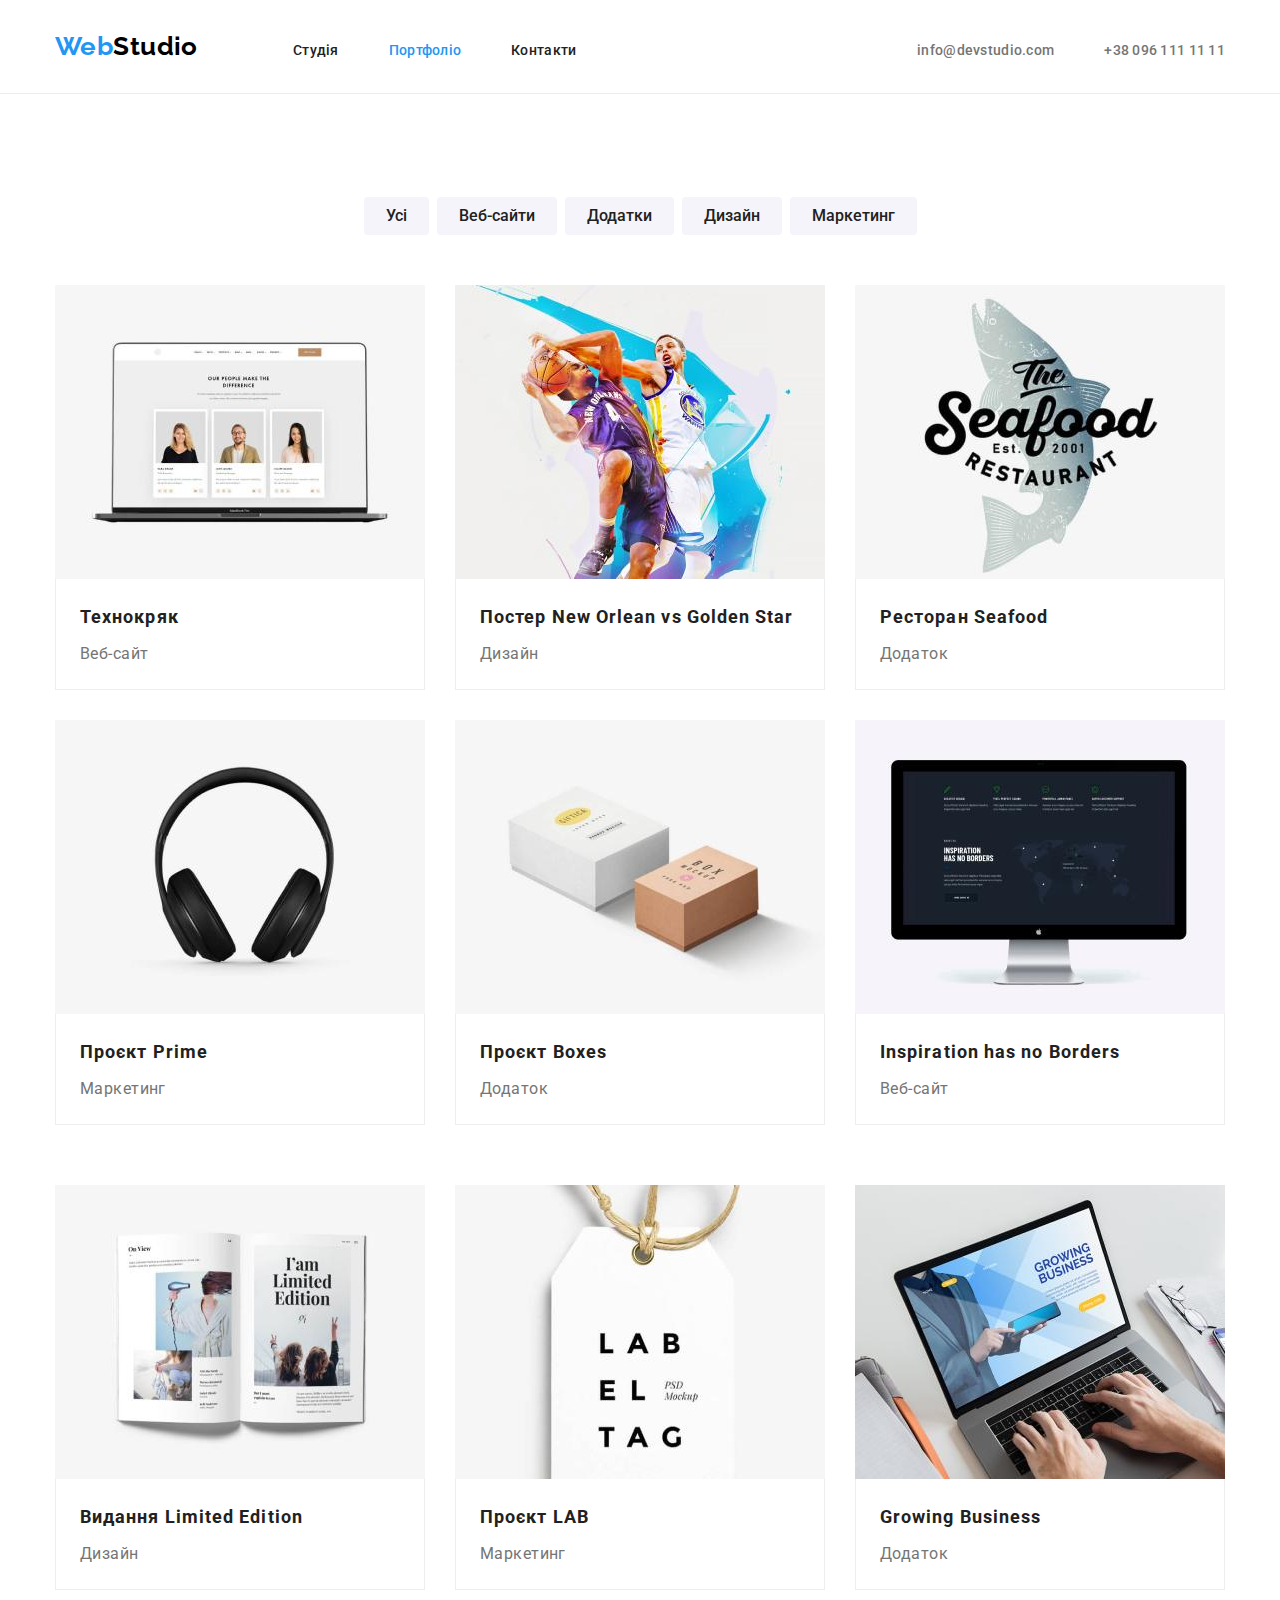
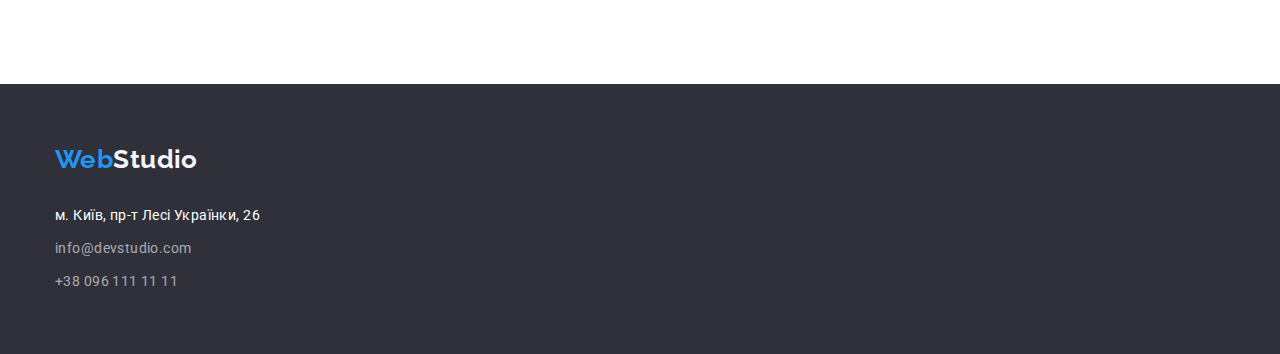
==== portfolio.html @ 17d42bc3 "копіювання" ====
<!DOCTYPE html>
<html lang="uk">
    <head>
    <meta charset="UTF-8">
    <meta http-equiv="X-UA-Compatible" content="IE=edge">
    <meta name="viewport" content="width=device-width, initial-scale=1.0">
    <title>portfolio</title>
    <link rel="preconnect" href="https://fonts.googleapis.com">
    <link rel="preconnect" href="https://fonts.gstatic.com" crossorigin>
    <link href="https://fonts.googleapis.com/css2?family=Raleway:wght@700&family=Roboto:wght@400;500;700;900&display=swap" rel="stylesheet">
    <link rel="stylesheet" href="https://cdnjs.cloudflare.com/ajax/libs/modern-normalize/1.1.0/modern-normalize.min.css">
    <link rel="stylesheet" href="./css/styles.css">
    </head>
<body>
        <header class="header">
        <div class="container">
        <nav class="nav">
            <a class="logo link" href="./index.html"><span class="logo-web">Web</span>Studio</a>
            <ul class="list">
                <li class="item"><a class="link" href="./index.html">Студія</a></li>
                <li class="item"><a class="link inline" href="./portfolio.html">Портфоліо</a></li>
                <li class="item"><a class="link" href="#">Контакти</a></li>
            </ul>
         </nav>
            <ul class="contacts list">
            <li class="item"><a class="link" href="info@devstudio.com">info@devstudio.com</a></li>
            <li class="item"><a class="link" href="+380961111111">+38 096 111 11 11</a></li>
            </ul>    
    </div>
        </header>
        <main>
        <section class="portfolio">
            <!--Портфоліо-->
            <div class="container">
                <h1 class="internals">Контент Портфоліо</h1>
                <!--Кнопки галереї-->
                <ul class="list">
                    <li class="item"><button class="button-galerry" type="button">Усі</button></li>
                    <li class="item"><button class="button-galerry" type="button">Веб-сайти</button></li>
                    <li class="item"><button class="button-galerry" type="button">Додатки</button></li>
                    <li class="item"><button class="button-galerry" type="button">Дизайн</button></li>
                    <li class="item"><button class="button-galerry" type="button">Маркетинг</button></li>
                </ul >    
                <!--Галерея-->
                <ul class="list">
                    <li class="galerry-card">
                        <a class="link" href="">
                        <img src="./images/file8.jpg" alt="сторінка Веб-сайту" width="370">
                        <div class="info">
                        <h2 class="title">Технокряк</h2>
                        <p>Веб-сайт</p>
                        </div>
                        </a>
                    </li>
                    <li class="galerry-card">
                        <a class="link" href="">
                        <img src="./images/file9.jpg" alt="два боскетболіста" width="370">
                        <div class="info">
                        <h2 class="title">Постер New Orlean vs Golden Star</h2>
                        <p>Дизайн</p>
                        </div>
                        </a>
                    </li>
                    <li class="galerry-card">
                        <a class="link" href="">
                        <img src="./images/file10.jpg" alt="логотип ресторану" width="370">
                        <div class="info">
                        <h2 class="title">Ресторан Seafood</h2>
                        <p>Додаток</p>
                        </div>
                        </a>
                    </li>
                    <li class="galerry-card">
                        <a class="link galerry-card" href="">
                        <img src="./images/file11.jpg" alt="навушники" width="370">
                        <div class="info">
                        <h2 class="title">Проєкт Prime</h2>
                        <p>Маркетинг</p>
                        </div>
                        </a>
                    </li>
                    <li class="galerry-card">
                        <a class="link" href="">
                        <img src="./images/file12.jpg" alt="дві коробки" width="370">
                        <div class="info">
                        <h2 class="title">Проєкт Boxes</h2>
                        <p>Додаток</p>
                        </div>
                        </a>
                    </li>
                    <li class="galerry-card">
                        <a class="link" href="">
                        <img src="./images/file13.jpg" alt="монітор" width="370">
                        <div class="info">
                        <h2 class="title">Inspiration has no Borders</h2>
                        <p>Веб-сайт</p>
                        </div>
                        </a>
                    </li>
                    <li class="galerry-card">
                        <a class="link" href="">
                        <img src="./images/file14.jpg" alt="журнал" width="370">
                        <div class="info">
                        <h2 class="title">Видання Limited Edition</h2>
                        <p>Дизайн</p>
                        </div>
                        </a>
                     </li>
                    <li class="galerry-card">
                        <a class="link" href="">
                        <img src="./images/file15.jpg" alt="бірка" width="370">
                        <div class="info">
                        <h2 class="title">Проєкт LAB</h2>
                        <p>Маркетинг</p>
                        </div>
                        
                        </a>
                    </li>
                    <li class="galerry-card">
                        <a class="link" href="">
                        <img src="./images/file16.jpg" alt="людина працює за ноутбуком" width="370">
                        <div class="info">
                        <h2 class="title">Growing Business</h2>
                        <p>Додаток</p>
                        </div>
                        </a>
                    </li>
                </ul>   
            </div>       
        </section>
        </main>
        <footer class="footer">
            <div class="container">
                 <a class="logo link" href="./index.html"><span class="logo-web">Web</span>Studio</a>
                    <address class="address">
                        <ul class="list">
                            <li class="item"><a class="link maps" href="https://www.google.com/maps/d/embed?mid=10uSM3H-mIU3GznYo2szRIEphczw&hl=en_US&ehbc=2E312F" width="640" height="480"">м. Київ, пр-т Лесі Українки, 26</a></li>
                            <li class="item"><a class="link contact" href="info@devstudio.com">info@devstudio.com</a></li>
                            <li class="item"><a class="link contact" href="+380961111111">+38 096 111 11 11</a></li>
                         </ul>
                    </address>
            </div>
        </footer>
    
</body>
</html>
---- css/styles.css ----
:root {  
    --primary-text-color: #757575;
    --primary-bg-color: #ffffff;
    --secondary-bg-color: #f5f4fa;
    --footer-hero-bg-color: #2f303a;
    --titel-link-color: #212121;
    --secondary-link-color: #757575;
    --accent-color: #2196f3;
    --logo-up-color: #000000;
    --logo-down-color: #ffffff;
    --address-color: #ffffff;
    --address-secondary-color: rgba(255, 255, 255, 0.6);
    }
    
    h1,
    h2,
    h3,
    h4,
    h5,
    h6,
    p {
    margin: 0;
    }
    
    ul{
    list-style: none;
    margin: 0;
    padding: 0;
    }
    
    body{
    color: var(--primary-text-color);
    background-color: var(--primery-bg-color);
    font-family: 'Roboto', sans-serif;
    font-size: 14px;
    line-height: 1.71;
    letter-spacing: 0.03em;
    }
    
    .list {
    list-style: none;
    padding: 0;
    margin: 0;
    }
    
    .link {
    text-decoration: none;
    }
    
    .title {
    color: var(--titel-link-color);
    font-size: 36px;
    line-height: 1.17;
    text-align: center;
    }
    
    .internals {
    display: none;
    }
    
    /*page header*/
    .container {
    margin-right: auto;
    margin-left: auto;
    width: 1200px;
    padding-left: 15px;
    padding-right: 15px;
    
    
    }
    
    
    /*Шапка сайту*/
    .header{
     border-bottom: 1px solid #ececec;
    }
     
    .header > .container{
        display: flex;
        justify-content: space-between;
    
    }
    
    .nav {
        display: flex;
        justify-content: space-between;
        align-items: center;
    }
    
    .nav > .list{
        display: flex;
        padding: 0px;
    }
    
    /*Логотип*/
    .logo { 
    margin-right: 93px;    
    
    color: var(--logo-up-color);
    
    font-family: 'Raleway', sans-serif;
    font-weight: 700;
    font-size: 26px;
    line-height: 1.19;
    width: 145px;
    height: 31px;
    
    }
    
    .logo-web {
       color: var(--accent-color); 
    }
    
    .footer.logo.link {
        color: var(--logo-down-color);
    }
    
    
    /*Navigathion*/
    
    .nav > .list .link {
    display: block;  
    padding-top: 32px;
    padding-bottom: 32px;
    
    color: var(--titel-link-color);
    font-weight: 500;
    font-size: 14px;
    line-height: 1.4;
    letter-spacing: 0.02em;
    }
    
    .nav > .list > .item:not(:last-child){
        margin-right: 50px;
    }
    
    .contacts.list{
        display: flex;
        align-items: center;
    
    }
    
    .contacts > .item:not(:last-child){
    margin-right: 50px;
    margin-left: 0px;
    } 
    
    .nav > .list .link:hover,
    .nav > .list .link:focus {
    color: var(--accent-color);
    }
    
    .nav > .list .link.inline {
    color: var(--accent-color);
    }
    
    /*contacts*/
    
    .contacts .link {
    display: block;
    padding-top: 32px;
    padding-bottom: 32px;
    
    color: var(--secondary-link-color);    
    font-weight: 500;
    font-size: 14px;
    line-height: 1.14;
    letter-spacing: 0.02em;
    }
    
    .contacts .link:hover,
    .contacts .link:focus {
    color: var(--accent-color);
    }
    
    /*Hero*/
    
    .hero {
    padding-top:  200px;
    padding-bottom: 200px; 
    margin-left:  auto;
    margin-right: auto;
    max-width: 1600px;
    
    background-color: var(--footer-hero-bg-color);
    
    }
    
    .hero > .container{
        display: flex;
        align-items: center;
        flex-direction: column;
        justify-content: center;
    }
    
    h1{
        width: 696px;
    }

    .hero-title {
    margin-top: 0;
    margin-bottom: 33px;
    
    color: var(--address-color);
    
    font-weight: 900;
    font-size: 44px;
    line-height: 1.36;
    text-align: center;
    letter-spacing: 0.06em;
    text-transform: uppercase;
    
    
    
    }
    
    .button {
    border-radius: 4px;
    padding: 10px 32px;
    border: none;
    
    color:var(--primary-bg-color);
    background-color: var(--accent-color);
    
    font-weight: 700;
    font-size: 16px;
    line-height: 1.88;
    
    
    
    }
    
    .button {
    cursor: pointer;
    }
    
    /*Наші переваги*/
    .h3 .title{
        margin-bottom: 10px;
    }
    
    .advantage{
        padding-top: 94px;
        padding-bottom: 94px;
    }
    
    .advantage > .container > .list{
        display: flex;
    
    }
    
    .advantage .title {
        margin-top: 0;
        margin-bottom: 10px;
        
        font-size: 14px;
        line-height: 1.14;
        text-transform: uppercase;
        text-align: start;
    }
    
    .advantage .item:not(:last-child){
        margin-right: 30px;
    }
    
    .advantage .item{
        width: 270px;
    }
    
    /*Чим займаємося*/ 
    
    .activity {
        padding-bottom: 94px;
        
    }
    .activity .title {
        margin-top: 0;
        margin-bottom: 50px;
    }
    
    .activity  .list {
        display: flex;
        justify-content: center;
    }
    
    .activity .list > .item:not(:last-child) {
        margin-right: 30px;
    }
    
    .activity  .list > .item > img {
        display: block;
    }
    
    /*Команда*/
    
    .team {
    padding-top: 94px;
    padding-bottom: 94px;
    
    background-color: var(--secondary-bg-color);
    
    }
    
    .team h2{
        margin: 0;
        margin-bottom: 50px;
        
    }
    
    .team .list{
        display: flex;
    }
    
    .card:not(:last-child){
        margin-right: 30px;
    }
    
    .card {
    
    background-color:var(--primary-bg-color)
    }
    
    .name{
        padding: 30px 15px;
    }

    .name > .title {
    margin: 0;
    margin-bottom: 10px;
    
    font-weight: 500;
    font-size: 16px;
    line-height: 1.19;
    }
    
    .name > .text {
    font-size: 16px;
    line-height: 1.19;
    text-align: center;
    }
    
    .card > img {
        display: block;
    }
    
    /*Портфоліо*/
    .portfolio{
        padding-top: 94px;
        padding-bottom: 94px;
        
    }
    
    .portfolio > .container > .list{
        display: flex;
        justify-content: center;
        flex-wrap: wrap;
    }
    
    .portfolio .list:first-of-type{
        margin-bottom: 50px;
    }
    
    .portfolio .item:not(:last-child){
        margin-right: 8px;
    }
    
    /*Кнопки-галереї*/
    
    .button-galerry {
        padding: 6px 22px;
        border-radius: 4px;
        border: none;
    
        color: var(--titel-link-color);
        background-color: var(--secondary-bg-color);
        
        font-family: Roboto, sans-serif;
        font-weight: 500;
        font-size: 16px;
        line-height: 1.63;
     
    }
        .button-galerry:hover,
        .button-galerry:focus {
        color: var(--logo-down-color);
        background-color: var(--accent-color);
        cursor: pointer;
    }
    
    /*Галерея*/
    .galerry-card {
    color: var(--primary-text-color);
    font-size: 16px;
    line-height: 1.88;
    }
    
    .galerry-card .title {
        margin: 0;
        margin-bottom: 4px;
    
        font-weight: 700;
        font-size: 18px;
        line-height: 2;
        letter-spacing: 0.06em;
        text-align: start;
    }
    
    .galerry-card:not(:nth-child(3n+3)){
        margin-right: 30px;
    }
    
    .galerry-card:not(:nth-last-child(-n+3)){
        margin-bottom: 30px;
    }
    
    .galerry-card img{
        display: block;
    }
    
    .galerry-card > .link {
        color: var(--secondary-link-color);
    }
    
    .galerry-card p{
        display: inline-block;
        margin: 0;
    }
    
    .info{
        padding: 20px 24px;
        border-left: 1px solid #eeeeee;
        border-right: 1px solid #eeeeee;
        border-bottom: 1px solid #eeeeee;
    }
    
    /*footer*/
    
    .footer {
    background-color: var(--footer-hero-bg-color);
    padding-top: 60px;
    padding-bottom: 60px;
    }
    
    .footer > .container {
        display: flex;
        justify-content: center;
        flex-direction: column;
    }
    
    .footer .logo.link{
        margin: 0px 0px;
    }

    .address{
        margin-top: 20px; 
    }

    .list > .item{
        margin-top: 9px;
    }


    .address > .list {
      margin: 0;
      
    }
    
    .list .contact:hover,
    .list .contact:focus {
    color: var(--accent-color);
    
}
    
    .list .link.maps {
    font-style: normal;
    color: var(--address-color);
     }
        
     .link.contact {
    color: var(--address-secondary-color);
    font-style: normal;
    }
            
    .footer  .logo{
        color: var(--secondary-bg-color);
    }
    
    .address .link {
        display: inline-block;
        
    }
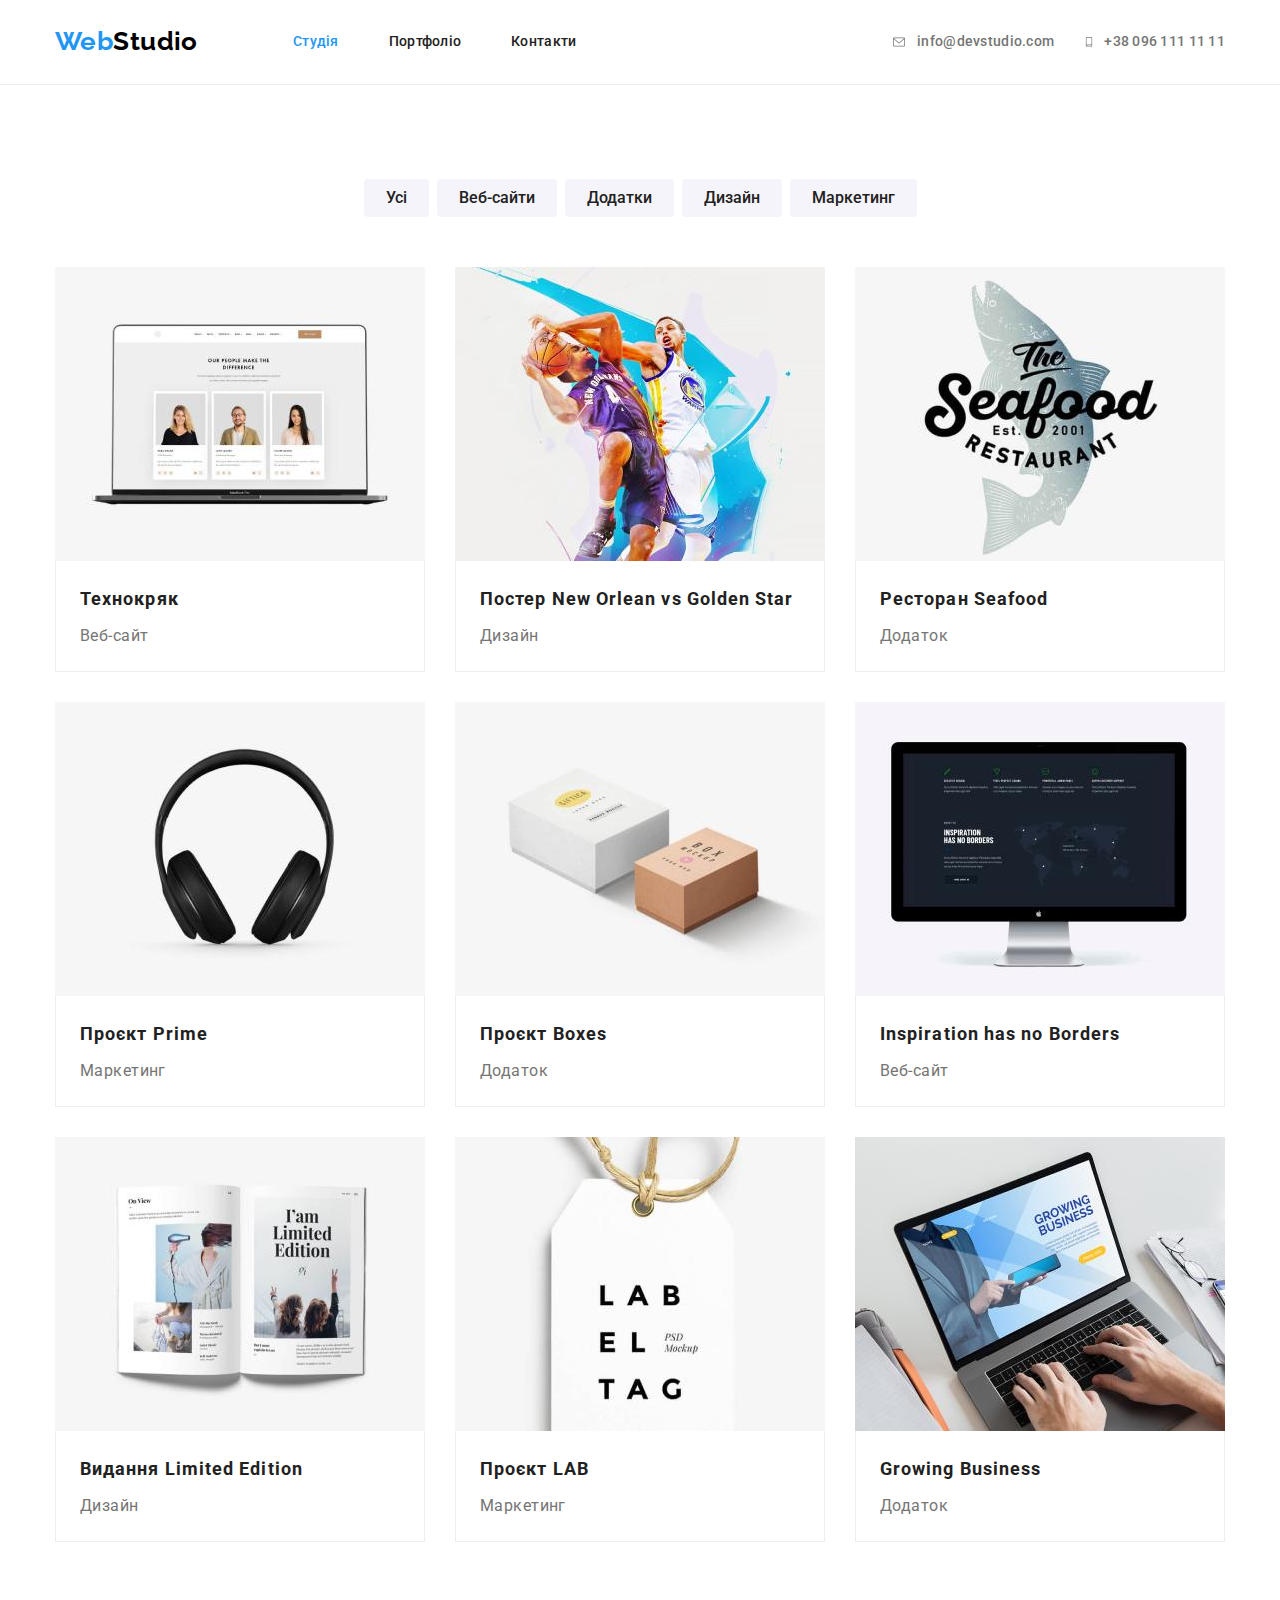
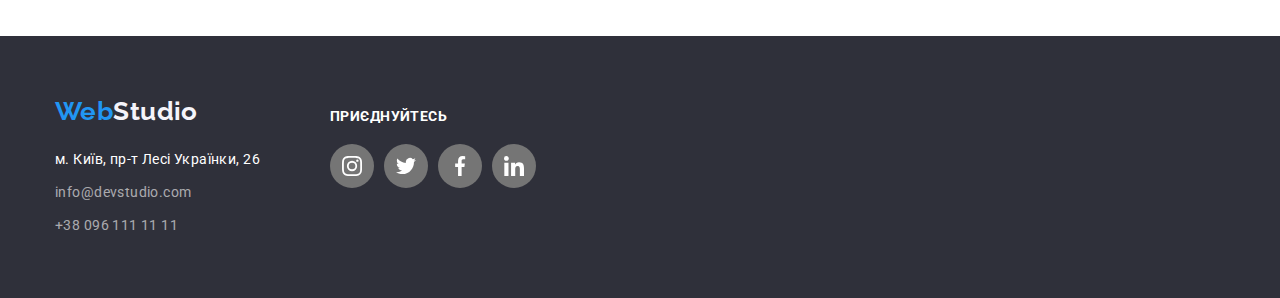
==== commit 5c797fa0: "готова 4 дз" ====
--- a/portfolio.html
+++ b/portfolio.html
@@ -12,22 +12,32 @@
     <link rel="stylesheet" href="./css/styles.css">
     </head>
 <body>
-        <header class="header">
+    <header class="header">
         <div class="container">
         <nav class="nav">
             <a class="logo link" href="./index.html"><span class="logo-web">Web</span>Studio</a>
             <ul class="list">
-                <li class="item"><a class="link" href="./index.html">Студія</a></li>
-                <li class="item"><a class="link inline" href="./portfolio.html">Портфоліо</a></li>
+                <li class="item"><a class="link inline" href="./index.html">Студія</a></li>
+                <li class="item"><a class="link" href="./portfolio.html">Портфоліо</a></li>
                 <li class="item"><a class="link" href="#">Контакти</a></li>
             </ul>
          </nav>
             <ul class="contacts list">
-            <li class="item"><a class="link" href="info@devstudio.com">info@devstudio.com</a></li>
-            <li class="item"><a class="link" href="+380961111111">+38 096 111 11 11</a></li>
+            <li class="item">
+                <a class="link" href="info@devstudio.com">
+                    <svg class="icon" width="16px" height="12px">
+                        <use href="./images/symbol-defs-opt.svg#icon-envelope"></use>
+                    </svg>
+                info@devstudio.com</a></li>
+            <li class="item">
+                <a class="link" href="+380961111111">
+                    <svg class="icon" width="10px" height="16px">
+                        <use href="./images/symbol-defs-opt.svg#icon-smartphone"></use>
+                    </svg>
+                +38 096 111 11 11</a></li>
             </ul>    
     </div>
-        </header>
+</header>
         <main>
         <section class="portfolio">
             <!--Портфоліо-->
@@ -71,7 +81,7 @@
                         </a>
                     </li>
                     <li class="galerry-card">
-                        <a class="link galerry-card" href="">
+                        <a class="link" href="">
                         <img src="./images/file11.jpg" alt="навушники" width="370">
                         <div class="info">
                         <h2 class="title">Проєкт Prime</h2>
@@ -129,8 +139,10 @@
             </div>       
         </section>
         </main>
+        <!--footer-->
         <footer class="footer">
             <div class="container">
+                <div class="box-address">
                  <a class="logo link" href="./index.html"><span class="logo-web">Web</span>Studio</a>
                     <address class="address">
                         <ul class="list">
@@ -139,6 +151,42 @@
                             <li class="item"><a class="link contact" href="+380961111111">+38 096 111 11 11</a></li>
                          </ul>
                     </address>
+                </div>
+                <div class="box-links">
+                    <p class="join">ПРИЄДНУЙТЕСЬ</p>
+                    <ul class="list">
+                        <li class="item">
+                            <a class="link" href="https://www.instagram.com/">
+                            <svg class="icon" width="20" height="20">                                          
+                                <use href="./images/symbol-defs-opt.svg#icon-instagram"></use>
+                            </svg>
+                            </a>
+                        </li>
+                        <li class="item">
+                            <a class="link" href="https://twitter.com/">
+                            <svg class="icon" width="20" height="20">                                          
+                                <use href="./images/symbol-defs-opt.svg#icon-twitter"></use>
+                            </svg>
+                        </a>
+                        </li>
+                        <li class="item">
+                            <a class="link" href="https://uk-ua.facebook.com/">
+                            <svg class="icon" width="20" height="20">                                          
+                                <use href="./images/symbol-defs-opt.svg#icon-facebook"></use>
+                            </svg>
+                            </a>
+                        </li>
+                        <li class="item">
+                            <a class="link" href="https://www.linkedin.com/">
+                            <svg class="icon" width="20" height="20">                                          
+                                <use href="./images/symbol-defs-opt.svg#icon-linkedin"></use>
+                            </svg>
+                            </a>
+                        </li>
+                        
+                    </ul>
+
+                </div>
             </div>
         </footer>
     
--- a/css/styles.css
+++ b/css/styles.css
@@ -10,6 +10,7 @@
     --logo-down-color: #ffffff;
     --address-color: #ffffff;
     --address-secondary-color: rgba(255, 255, 255, 0.6);
+    --logo-clients-color: rgba(175, 177, 184, 1);
     }
     
     h1,
@@ -133,17 +134,13 @@
     .nav > .list > .item:not(:last-child){
         margin-right: 50px;
     }
-    
-    .contacts.list{
-        display: flex;
-        align-items: center;
-    
-    }
-    
+       
+  
     .contacts > .item:not(:last-child){
-    margin-right: 50px;
+    margin-right: 30px;
     margin-left: 0px;
     } 
+    
     
     .nav > .list .link:hover,
     .nav > .list .link:focus {
@@ -155,13 +152,20 @@
     }
     
     /*contacts*/
-    
+    .contacts.list{
+        display: flex;
+        align-items: center;
+    }
+
+     
     .contacts .link {
-    display: block;
+    display: flex;
+    align-items: center;
     padding-top: 32px;
     padding-bottom: 32px;
     
-    color: var(--secondary-link-color);    
+    color: var(--secondary-link-color);
+
     font-weight: 500;
     font-size: 14px;
     line-height: 1.14;
@@ -169,11 +173,18 @@
     }
     
     .contacts .link:hover,
-    .contacts .link:focus {
+    .contacts .link:focus,
+    .contacts .icon:hover,
+    .contacts .icon:focus {
     color: var(--accent-color);
-    }
-    
-    /*Hero*/
+    --color4: var(--accent-color);
+    }
+     
+    .contacts .icon{
+        margin-right: 10px;
+    }
+
+        /*Hero*/
     
     .hero {
     padding-top:  200px;
@@ -183,6 +194,7 @@
     max-width: 1600px;
     
     background-color: var(--footer-hero-bg-color);
+    background-image: linear-gradient(rgba(47, 48, 58, 0.4),rgba(47, 48, 58, 0.4)), url(../images/hero-logo-opt.jpg);
     
     }
     
@@ -266,6 +278,8 @@
     .advantage .item{
         width: 270px;
     }
+
+    
     
     /*Чим займаємося*/ 
     
@@ -315,13 +329,16 @@
         margin-right: 30px;
     }
     
-    .card {
-    
+    .card {    
     background-color:var(--primary-bg-color)
+
     }
     
     .name{
         padding: 30px 15px;
+    
+        box-shadow: 0px 1px 3px rgba(0, 0, 0, 0.12), 0px 1px 1px rgba(0, 0, 0, 0.14), 0px 2px 1px rgba(0, 0, 0, 0.2);
+        border-radius: 0px 0px 4px 4px;
     }
 
     .name > .title {
@@ -337,12 +354,87 @@
     font-size: 16px;
     line-height: 1.19;
     text-align: center;
+    padding-bottom: 16px;
     }
     
     .card > img {
         display: block;
     }
-    
+    /*Соціальні мережі*/
+      .name > .list{
+        justify-content: center;
+      }
+
+      .name .link {
+        display: inline-flex;
+        align-items: center;
+        justify-content: center;
+        width: 44px;
+        height: 44px;
+        --color1: var(--logo-clients-color);
+        border-radius: 50%;
+    }
+
+    .team .item:not(:last-child) {
+        margin-right: 10px;
+    }
+
+    .name > .list > .item{
+        margin-top: 0px;
+    }
+
+    .name .link:hover,
+    .name .link:focus{
+        background-color:var(--accent-color);
+        --color1: var(--secondary-bg-color);
+
+    }
+
+
+    /*Постійні клієнти*/
+    .clients{
+        padding-top: 94px;  
+        padding-bottom: 94px;
+        }
+    .clients .title{
+        margin-bottom: 50px;
+    }
+
+
+    .clients-box{
+        display: flex;
+        justify-content: center;
+    }    
+
+    .list.clients-box > .item{
+        margin-top: 0px;
+    }
+
+    .clients-box > .item:not(:last-child){
+        
+        margin-right: 30px;
+        
+    }
+
+
+    .clients-box .link {
+        display: flex;
+        align-items: center;
+        justify-content: center;
+        width: 170px;
+        height: 92px;
+        --color1: var(--logo-clients-color);
+        border: 1px solid var(--logo-clients-color);
+        border-radius: 4px;
+    }
+    
+    .list.clients-box .link:hover,
+    .list.clients-box .link:focus{
+        --color1: var(--accent-color);
+        border-color: var(--accent-color);
+        
+    }
+
     /*Портфоліо*/
     .portfolio{
         padding-top: 94px;
@@ -385,6 +477,7 @@
         color: var(--logo-down-color);
         background-color: var(--accent-color);
         cursor: pointer;
+        box-shadow: 0px 3px 1px rgba(0, 0, 0, 0.1), 0px 1px 2px rgba(0, 0, 0, 0.08), 0px 2px 2px rgba(0, 0, 0, 0.12);
     }
     
     /*Галерея*/
@@ -433,6 +526,11 @@
         border-bottom: 1px solid #eeeeee;
     }
     
+    .portfolio .galerry-card:hover,
+    .portfolio .galerry-card:focus{
+        box-shadow: 0px 1px 1px rgba(0, 0, 0, 0.12), 0px 4px 4px rgba(0, 0, 0, 0.06), 1px 4px 6px rgba(0, 0, 0, 0.16);
+    }
+
     /*footer*/
     
     .footer {
@@ -443,8 +541,8 @@
     
     .footer > .container {
         display: flex;
-        justify-content: center;
-        flex-direction: column;
+       /* justify-content: center;
+        flex-direction: column;*/
     }
     
     .footer .logo.link{
@@ -455,7 +553,7 @@
         margin-top: 20px; 
     }
 
-    .list > .item{
+    .footer .box-address .item{
         margin-top: 9px;
     }
 
@@ -489,4 +587,44 @@
         display: inline-block;
         
     }
-    +     
+    .box-links{
+        padding-top: 12px;
+        margin-left: 70px;
+    }
+
+    .box-links > .list{
+        display: flex;
+    }
+
+    .box-links .item:not(:last-child){
+      margin-right: 10px;  
+
+    }
+
+    .join{
+        margin-bottom: 20px;
+        font-weight: 700;
+        line-height: 1.143;
+        text-transform: uppercase;
+
+        color: var(--logo-down-color);
+
+    }
+
+    .box-links .link{
+        display: flex;
+        align-items: center;
+        justify-content: center;
+        width: 44px;
+        height: 44px;
+        border-radius: 50%;
+        background-color: var(--primary-text-color);
+        --color1: var(--address-color);
+    }
+
+  .box-links .link:hover,
+  .box-links .link:focus{
+    cursor: pointer;
+    background-color: var(--accent-color);
+  }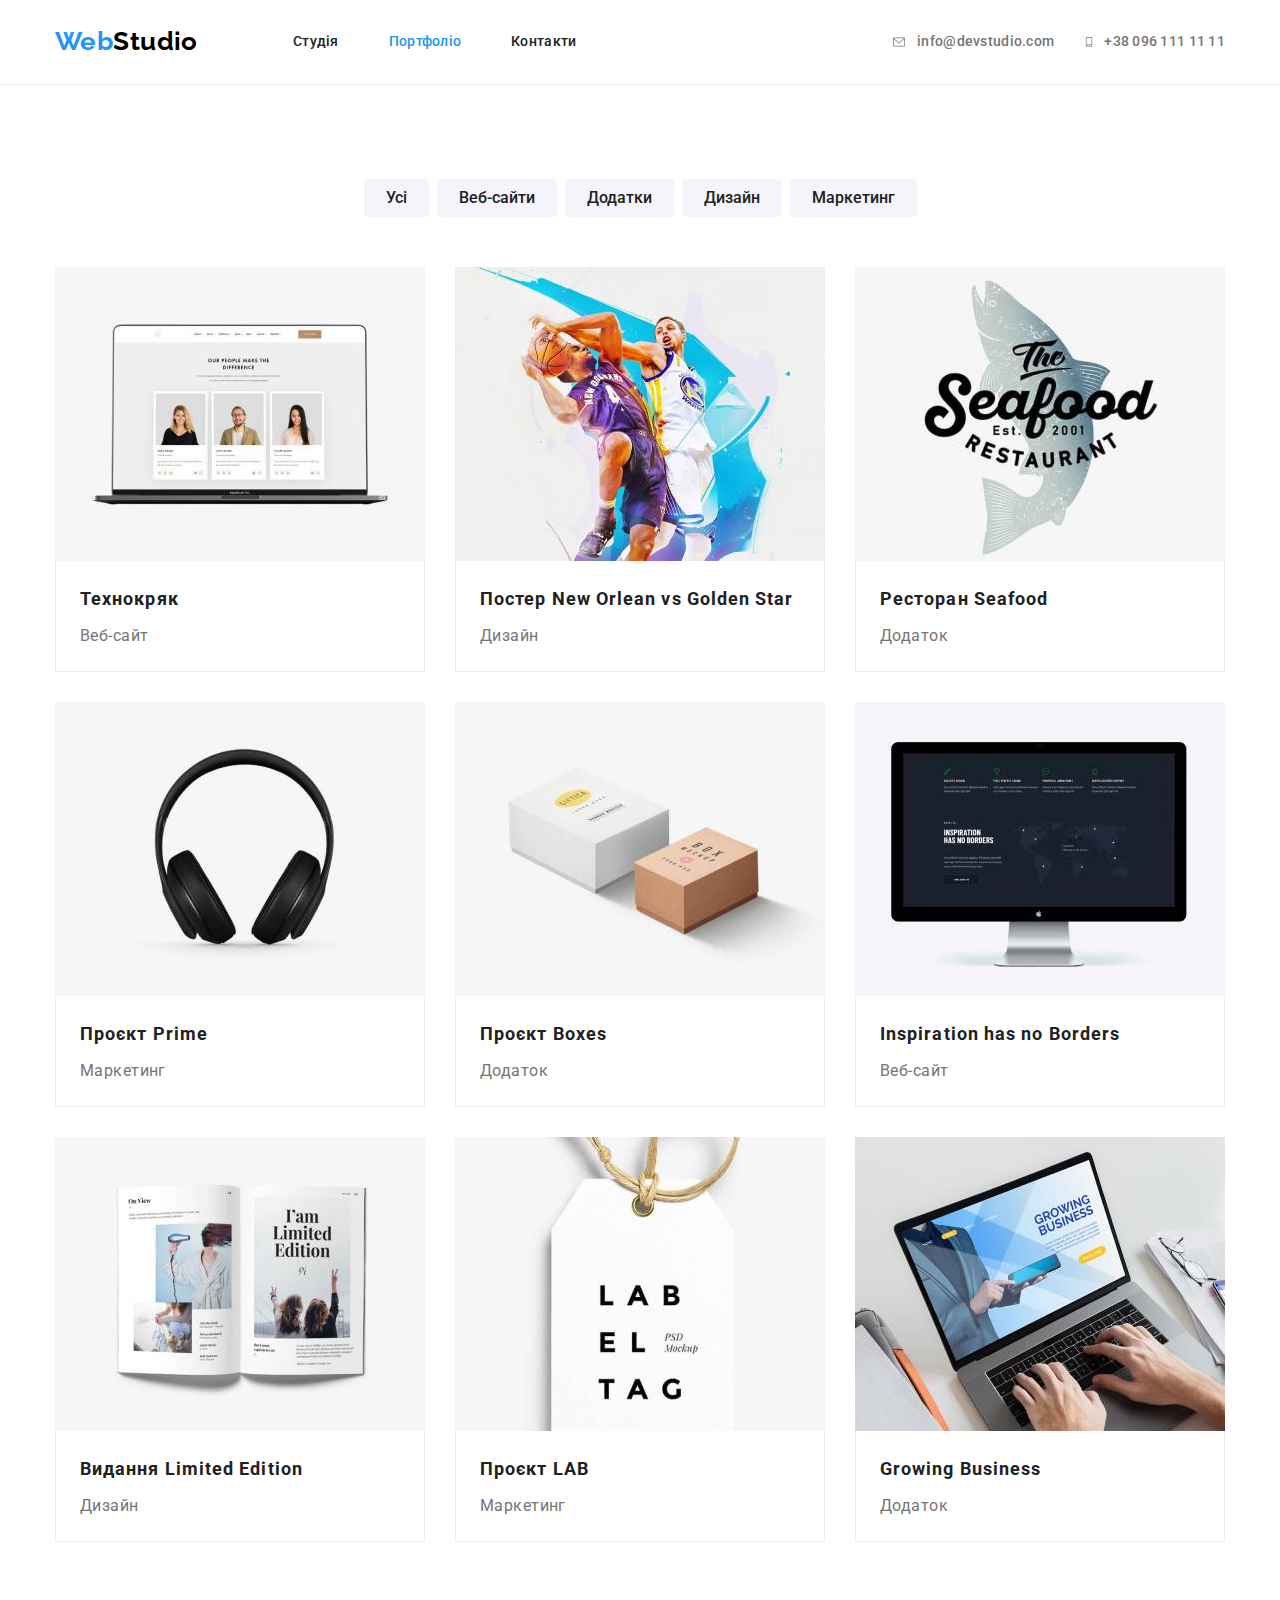
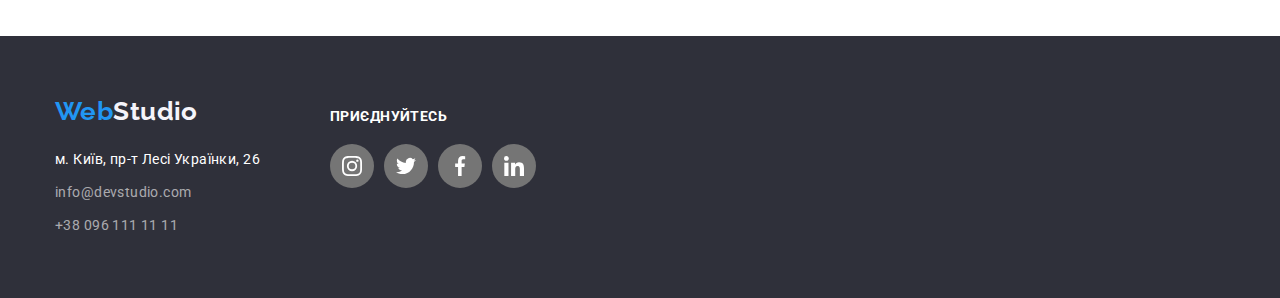
==== commit 35c1c84d: "Update portfolio.html" ====
--- a/portfolio.html
+++ b/portfolio.html
@@ -17,8 +17,8 @@
         <nav class="nav">
             <a class="logo link" href="./index.html"><span class="logo-web">Web</span>Studio</a>
             <ul class="list">
-                <li class="item"><a class="link inline" href="./index.html">Студія</a></li>
-                <li class="item"><a class="link" href="./portfolio.html">Портфоліо</a></li>
+                <li class="item"><a class="link " href="./index.html">Студія</a></li>
+                <li class="item"><a class="link inline" href="./portfolio.html">Портфоліо</a></li>
                 <li class="item"><a class="link" href="#">Контакти</a></li>
             </ul>
          </nav>
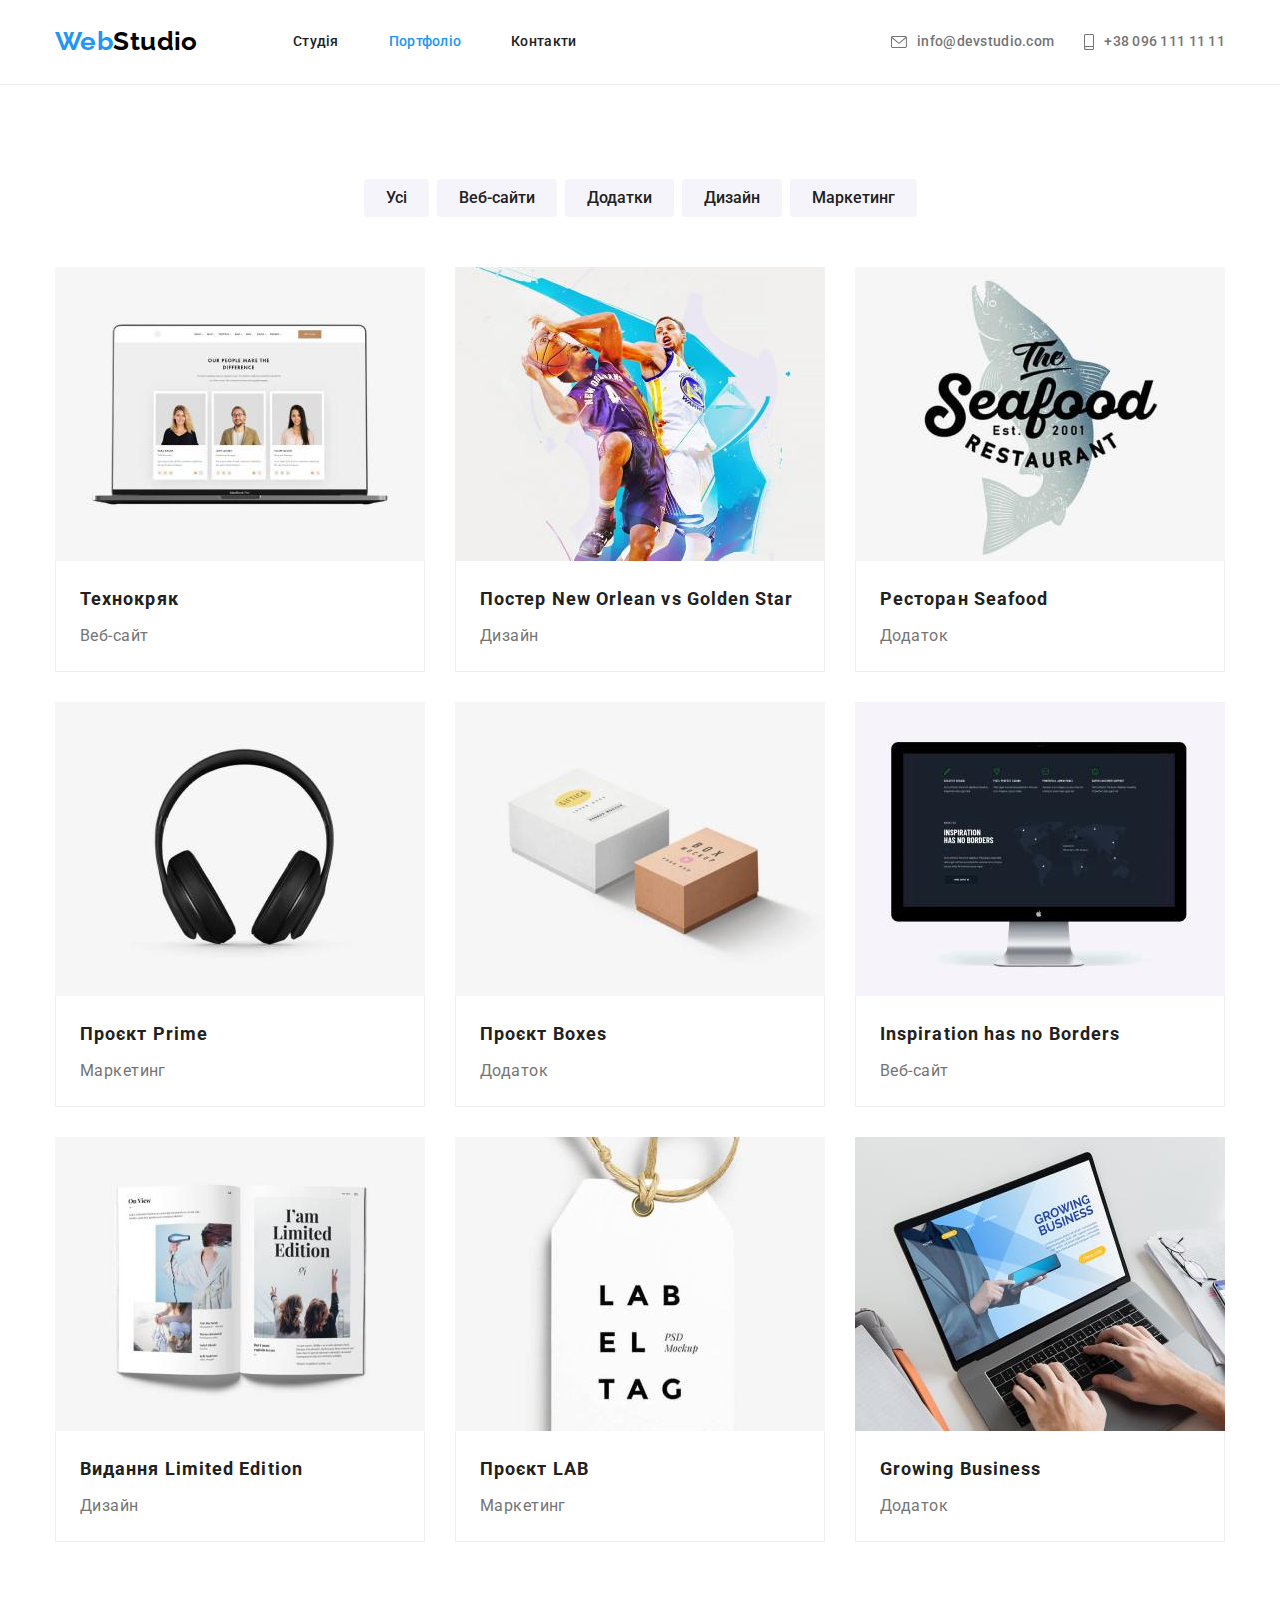
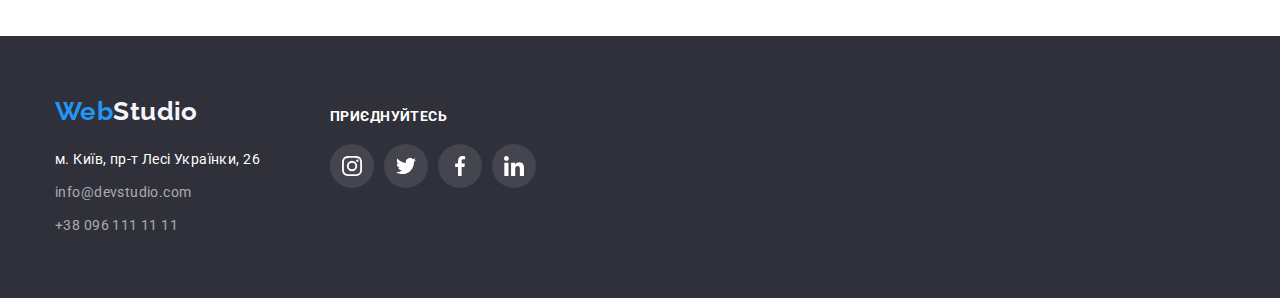
==== commit d49636e4: "випрвлення помилок" ====
--- a/portfolio.html
+++ b/portfolio.html
@@ -26,13 +26,13 @@
             <li class="item">
                 <a class="link" href="info@devstudio.com">
                     <svg class="icon" width="16px" height="12px">
-                        <use href="./images/symbol-defs-opt.svg#icon-envelope"></use>
+                        <use href="./images/header-es.svg#icon-envelope-he"></use>
                     </svg>
                 info@devstudio.com</a></li>
             <li class="item">
                 <a class="link" href="+380961111111">
                     <svg class="icon" width="10px" height="16px">
-                        <use href="./images/symbol-defs-opt.svg#icon-smartphone"></use>
+                        <use href="./images/header-es.svg#icon-smartphone-hs"></use>
                     </svg>
                 +38 096 111 11 11</a></li>
             </ul>    
--- a/css/styles.css
+++ b/css/styles.css
@@ -11,6 +11,7 @@
     --address-color: #ffffff;
     --address-secondary-color: rgba(255, 255, 255, 0.6);
     --logo-clients-color: rgba(175, 177, 184, 1);
+    --footet-link-bg: rgba(255, 255, 255, 0.1);
     }
     
     h1,
@@ -247,6 +248,16 @@
     }
     
     /*Наші переваги*/
+
+    .icon-box{
+        display: flex;
+        justify-content: center;
+        align-items: center;
+        background-color: var(--secondary-bg-color);
+        height: 120px;
+        border-radius: 4px;
+        margin-bottom: 30px;
+        }
     .h3 .title{
         margin-bottom: 10px;
     }
@@ -619,7 +630,7 @@
         width: 44px;
         height: 44px;
         border-radius: 50%;
-        background-color: var(--primary-text-color);
+        background-color: var(--footet-link-bg);
         --color1: var(--address-color);
     }
 
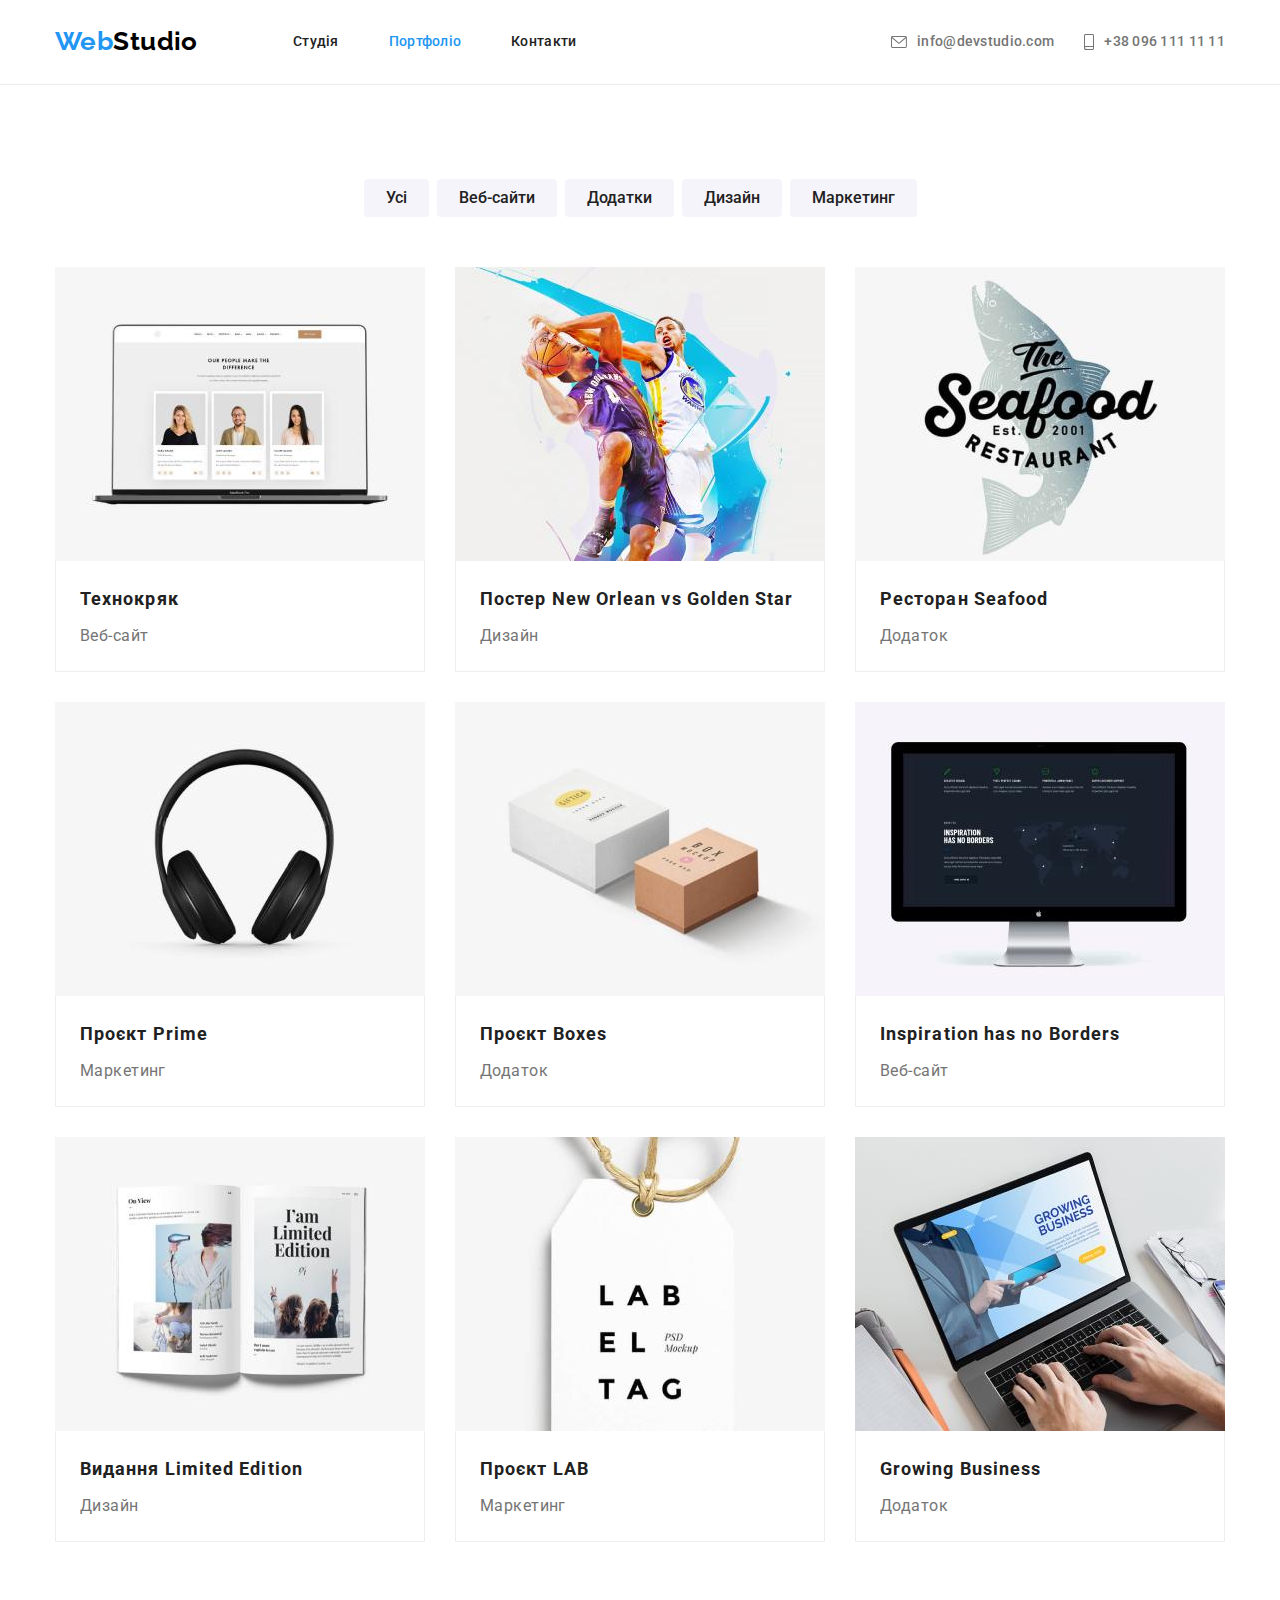
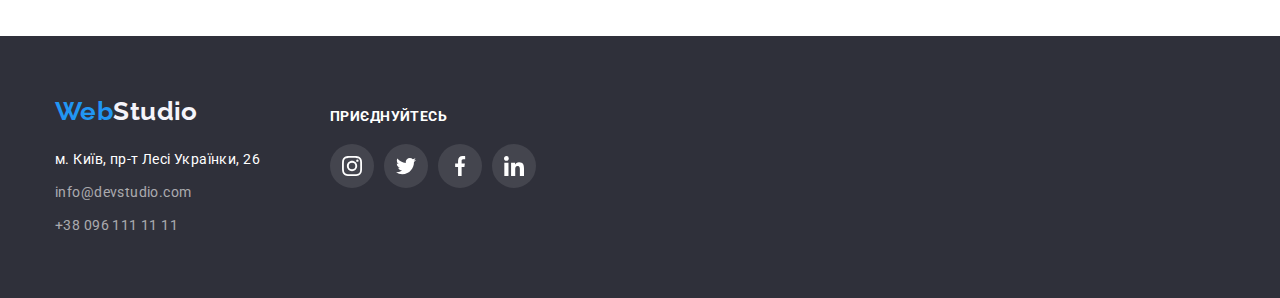
==== commit 262e1511: "Заміна іконок в клієнтах" ====
--- a/portfolio.html
+++ b/portfolio.html
@@ -26,13 +26,13 @@
             <li class="item">
                 <a class="link" href="info@devstudio.com">
                     <svg class="icon" width="16px" height="12px">
-                        <use href="./images/header-es.svg#icon-envelope-he"></use>
+                        <use href="./images/symbol-defs-ff (1) .svg#icon-envelope"></use>
                     </svg>
                 info@devstudio.com</a></li>
             <li class="item">
                 <a class="link" href="+380961111111">
                     <svg class="icon" width="10px" height="16px">
-                        <use href="./images/header-es.svg#icon-smartphone-hs"></use>
+                        <use href="./images/symbol-defs-ff (1) .svg#icon-smartphone"></use>
                     </svg>
                 +38 096 111 11 11</a></li>
             </ul>    
@@ -158,28 +158,28 @@
                         <li class="item">
                             <a class="link" href="https://www.instagram.com/">
                             <svg class="icon" width="20" height="20">                                          
-                                <use href="./images/symbol-defs-opt.svg#icon-instagram"></use>
+                                <use href="./images/symbol-defs-ff (1) .svg#icon-instagram"></use>
                             </svg>
                             </a>
                         </li>
                         <li class="item">
                             <a class="link" href="https://twitter.com/">
                             <svg class="icon" width="20" height="20">                                          
-                                <use href="./images/symbol-defs-opt.svg#icon-twitter"></use>
+                                <use href="./images/symbol-defs-ff (1) .svg#icon-twitter"></use>
                             </svg>
                         </a>
                         </li>
                         <li class="item">
                             <a class="link" href="https://uk-ua.facebook.com/">
                             <svg class="icon" width="20" height="20">                                          
-                                <use href="./images/symbol-defs-opt.svg#icon-facebook"></use>
+                                <use href="./images/symbol-defs-ff (1) .svg#icon-facebook"></use>
                             </svg>
                             </a>
                         </li>
                         <li class="item">
                             <a class="link" href="https://www.linkedin.com/">
                             <svg class="icon" width="20" height="20">                                          
-                                <use href="./images/symbol-defs-opt.svg#icon-linkedin"></use>
+                                <use href="./images/symbol-defs-ff (1) .svg#icon-linkedin"></use>
                             </svg>
                             </a>
                         </li>
--- a/css/styles.css
+++ b/css/styles.css
@@ -178,7 +178,7 @@
     .contacts .icon:hover,
     .contacts .icon:focus {
     color: var(--accent-color);
-    --color4: var(--accent-color);
+    --color2: var(--accent-color);
     }
      
     .contacts .icon{
